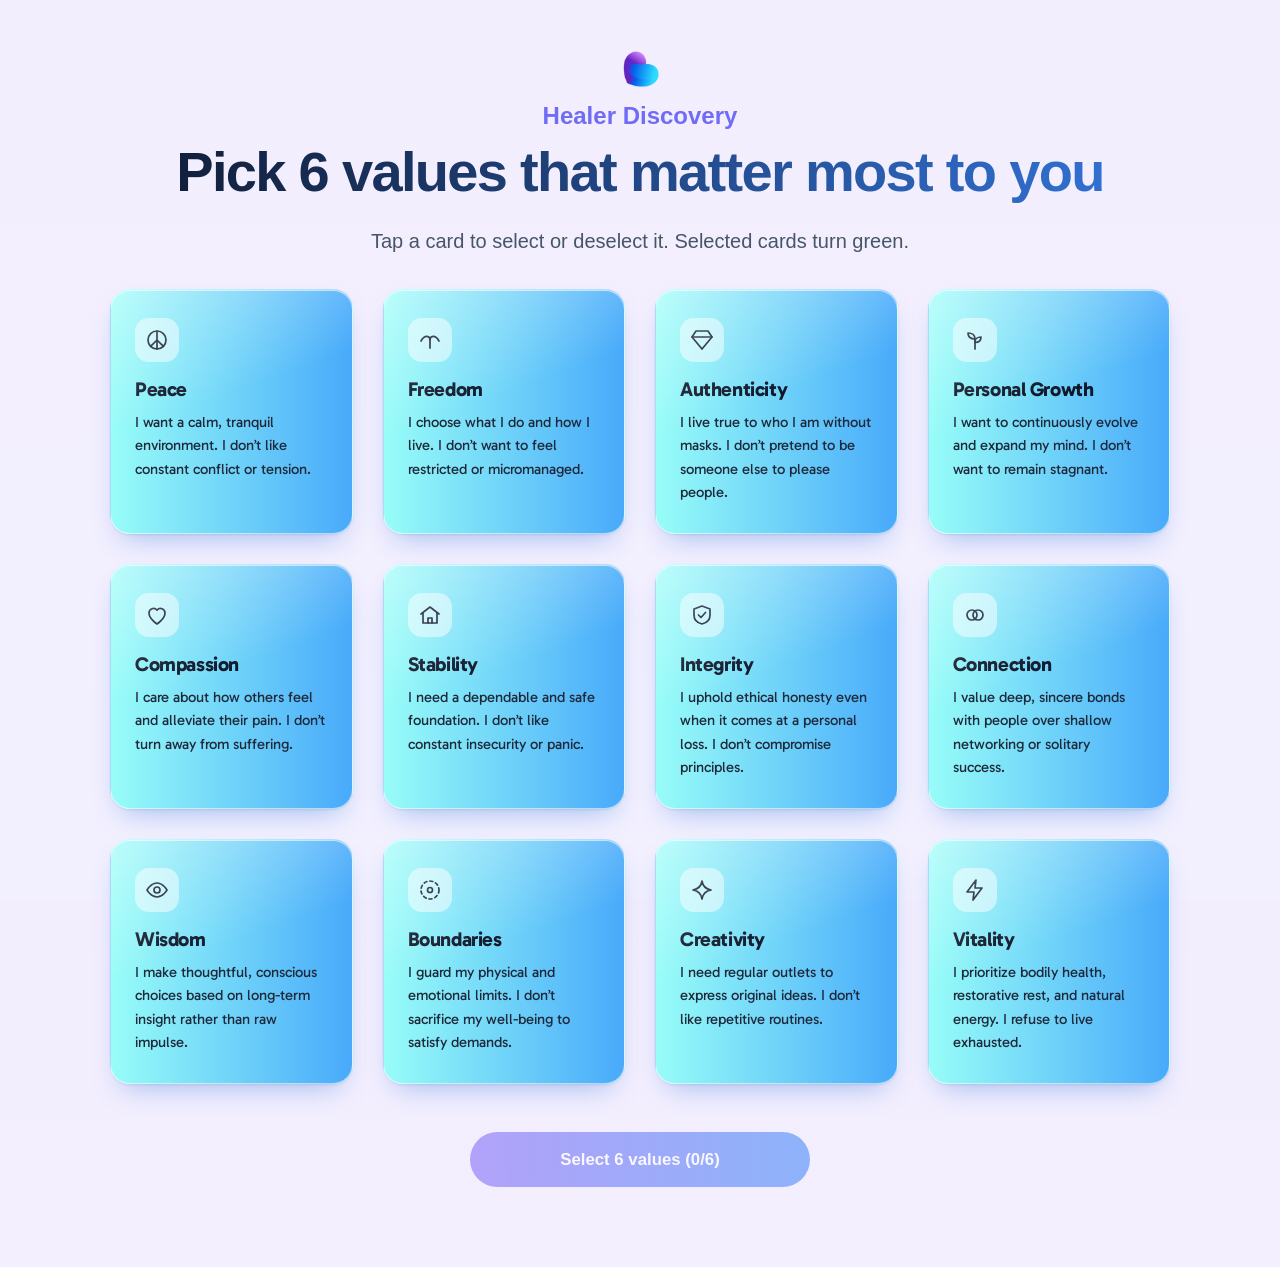
==== pick-cards.html @ 1782e707 "feat: complete core values quiz ui, duel engine, and ranked results layout" ====
<!DOCTYPE html>
<html lang="en">

<head>
  <meta charset="UTF-8">
  <meta name="viewport" content="width=device-width, initial-scale=1, viewport-fit=cover">
  <title>Healer – Pick Your Core Values</title>
  <link rel="icon" href="images/healer-logo.webp">
  <link rel="preconnect" href="https://fonts.googleapis.com">
  <link href="https://fonts.googleapis.com/css2?family=Gabarito:wght@400..900&display=swap" rel="stylesheet">
  <link rel="stylesheet" href="style.css">
</head>

<body>
  <noscript>
    <p style="text-align:center;padding:2rem">Please turn on JavaScript to use this quiz.</p>
  </noscript>

  <div class="app-layout">

    <!-- ================= STAGE 1: PICK CARDS ================= -->
    <main id="selection-stage" class="stage active">
      <header class="stage-header">
        <img src="images/healer-logo.webp" alt="Healer logo" class="brand-logo small-logo">
        <div class="brand-title">Healer Discovery</div>
        <h1 class="hero-heading" id="selectionHeading">Pick 6 values that matter most to you</h1>
        <p class="hero-desc">Tap a card to select or deselect it. Selected cards turn green.</p>
      </header>

      <section class="cards-deck" id="cardsDeck">

        <article class="healer-card" data-id="peace" role="button" tabindex="0" aria-pressed="false">
          <span class="card-icon" aria-hidden="true"><svg viewBox="0 0 24 24">
              <circle cx="12" cy="12" r="9" />
              <path d="M12 3v18M12 12l-6.4 6.4M12 12l6.4 6.4" />
            </svg></span>
          <h3 class="card-title">Peace</h3>
          <p class="card-text">I want a calm, tranquil environment. I don’t like constant conflict or tension.</p>
        </article>

        <article class="healer-card" data-id="freedom" role="button" tabindex="0" aria-pressed="false">
          <span class="card-icon" aria-hidden="true"><svg viewBox="0 0 24 24">
              <path d="M3 13c4-7 9-5 9-1 0-4 5-6 9 1" />
              <path d="M12 12v8" />
            </svg></span>
          <h3 class="card-title">Freedom</h3>
          <p class="card-text">I choose what I do and how I live. I don’t want to feel restricted or micromanaged.</p>
        </article>

        <article class="healer-card" data-id="authenticity" role="button" tabindex="0" aria-pressed="false">
          <span class="card-icon" aria-hidden="true"><svg viewBox="0 0 24 24">
              <path d="M6 3h12l4 6-10 12L2 9z" />
              <path d="M2 9h20" />
            </svg></span>
          <h3 class="card-title">Authenticity</h3>
          <p class="card-text">I live true to who I am without masks. I don’t pretend to be someone else to please
            people.</p>
        </article>

        <article class="healer-card" data-id="growth" role="button" tabindex="0" aria-pressed="false">
          <span class="card-icon" aria-hidden="true"><svg viewBox="0 0 24 24">
              <path d="M12 21V11" />
              <path d="M12 11C12 7 9 5 5 5c0 4 3 6 7 6" />
              <path d="M12 14c0-3 2.5-5 6-5 0 3.5-2.5 5.5-6 5.5" />
            </svg></span>
          <h3 class="card-title">Personal Growth</h3>
          <p class="card-text">I want to continuously evolve and expand my mind. I don’t want to remain stagnant.</p>
        </article>

        <article class="healer-card" data-id="compassion" role="button" tabindex="0" aria-pressed="false">
          <span class="card-icon" aria-hidden="true"><svg viewBox="0 0 24 24">
              <path d="M12 21s-8-5.2-8-11a4.5 4.5 0 0 1 8-2.8A4.5 4.5 0 0 1 20 10c0 5.8-8 11-8 11z" />
            </svg></span>
          <h3 class="card-title">Compassion</h3>
          <p class="card-text">I care about how others feel and alleviate their pain. I don’t turn away from suffering.
          </p>
        </article>

        <article class="healer-card" data-id="stability" role="button" tabindex="0" aria-pressed="false">
          <span class="card-icon" aria-hidden="true"><svg viewBox="0 0 24 24">
              <path d="M3 11l9-7 9 7" />
              <path d="M5 10v10h14V10" />
              <path d="M10 20v-5h4v5" />
            </svg></span>
          <h3 class="card-title">Stability</h3>
          <p class="card-text">I need a dependable and safe foundation. I don’t like constant insecurity or panic.</p>
        </article>

        <article class="healer-card" data-id="integrity" role="button" tabindex="0" aria-pressed="false">
          <span class="card-icon" aria-hidden="true"><svg viewBox="0 0 24 24">
              <path d="M12 3l8 3v6c0 5-3.5 8-8 9-4.5-1-8-4-8-9V6z" />
              <path d="M8.5 12l2.5 2.5 4.5-5" />
            </svg></span>
          <h3 class="card-title">Integrity</h3>
          <p class="card-text">I uphold ethical honesty even when it comes at a personal loss. I don’t compromise
            principles.</p>
        </article>

        <article class="healer-card" data-id="connection" role="button" tabindex="0" aria-pressed="false">
          <span class="card-icon" aria-hidden="true"><svg viewBox="0 0 24 24">
              <circle cx="9" cy="12" r="5" />
              <circle cx="15" cy="12" r="5" />
            </svg></span>
          <h3 class="card-title">Connection</h3>
          <p class="card-text">I value deep, sincere bonds with people over shallow networking or solitary success.</p>
        </article>

        <article class="healer-card" data-id="wisdom" role="button" tabindex="0" aria-pressed="false">
          <span class="card-icon" aria-hidden="true"><svg viewBox="0 0 24 24">
              <path d="M2 12s4-7 10-7 10 7 10 7-4 7-10 7S2 12 2 12z" />
              <circle cx="12" cy="12" r="3" />
            </svg></span>
          <h3 class="card-title">Wisdom</h3>
          <p class="card-text">I make thoughtful, conscious choices based on long-term insight rather than raw impulse.
          </p>
        </article>

        <article class="healer-card" data-id="boundaries" role="button" tabindex="0" aria-pressed="false">
          <span class="card-icon" aria-hidden="true"><svg viewBox="0 0 24 24">
              <circle cx="12" cy="12" r="9" stroke-dasharray="3 3" />
              <circle cx="12" cy="12" r="2.5" />
            </svg></span>
          <h3 class="card-title">Boundaries</h3>
          <p class="card-text">I guard my physical and emotional limits. I don’t sacrifice my well-being to satisfy
            demands.</p>
        </article>

        <article class="healer-card" data-id="creativity" role="button" tabindex="0" aria-pressed="false">
          <span class="card-icon" aria-hidden="true"><svg viewBox="0 0 24 24">
              <path d="M12 3c.8 5 4 8.2 9 9-5 .8-8.2 4-9 9-.8-5-4-8.2-9-9 5-.8 8.2-4 9-9z" />
            </svg></span>
          <h3 class="card-title">Creativity</h3>
          <p class="card-text">I need regular outlets to express original ideas. I don’t like repetitive routines.</p>
        </article>

        <article class="healer-card" data-id="vitality" role="button" tabindex="0" aria-pressed="false">
          <span class="card-icon" aria-hidden="true"><svg viewBox="0 0 24 24">
              <path d="M13 2L4 14h7l-1 8 9-12h-7z" />
            </svg></span>
          <h3 class="card-title">Vitality</h3>
          <p class="card-text">I prioritize bodily health, restorative rest, and natural energy. I refuse to live
            exhausted.</p>
        </article>

      </section>

      <div class="bottom-action-wrapper">
        <button id="startDuelBtn" class="bottom-cta-btn" type="button" aria-live="polite" disabled>Select 6 values
          (0/6)</button>
      </div>
    </main>

    <!-- ================= STAGE 2: HEAD-TO-HEAD DUEL ================= -->
    <section id="duel-stage" class="stage">
      <header class="stage-header">
        <img src="images/healer-logo.webp" alt="Healer logo" class="brand-logo small-logo">
        <div class="kicker-line-wrap"><span class="kicker-text">Forced choice duel</span></div>
        <h1 class="hero-heading duel-heading">Which value is more important for you?</h1>
        <div class="duel-progress-track">
          <div id="duelProgress" class="duel-progress-fill"></div>
        </div>
        <p class="duel-count" id="duelCount" aria-live="polite"></p>
      </header>

      <div class="duel-arena">
        <div class="duel-card-box" id="leftDuelCard"></div>
        <div class="duel-divider"></div>
        <div class="duel-card-box" id="rightDuelCard"></div>
      </div>

      <div class="btn-wrap">
        <button type="button" id="restartDuelBtn" class="restart-link-btn">&times; Restart duel</button>
      </div>
    </section>

    <!-- ================= STAGE 3: RESULTS ================= -->
    <section id="result-stage" class="stage">
      <header class="stage-header">
        <img src="images/healer-logo.webp" alt="Healer logo" class="brand-logo small-logo">
        <div class="brand-title">Healer Profile</div>
        <h1 class="hero-heading" id="resultsHeading">Your Core Values Hierarchy</h1>
        <p class="hero-desc">Ranked strictly by your head-to-head decisions.</p>
      </header>

      <section class="cards-deck results-deck" id="rankedCardsGrid"></section>

      <div class="btn-wrap">
        <button type="button" id="retakeBtn" class="btn-pill">Retake assessment</button>
      </div>
    </section>

  </div>
  <script src="script.js"></script>
</body>

</html>
---- style.css ----
:root {
  --primary-gradient: linear-gradient(90deg, #101A31, #3375DB);
  --accent-gradient: linear-gradient(90deg, #7C63F6, #3b82f6);
  --hover-blue: #1d4ed8;
  --text-body: #475569;
  --text-muted: #64748b;
  --page-bg: linear-gradient(180deg, #F3EEFE 0%, #F2F0FF 100%);
  --surface-border: #e2e8f0;
  --input-bg: #F9F9FF;
  --ink: #0f172a;
  --card-grad: linear-gradient(90deg, #98fdf8, #48aafa);
  --card-sel: linear-gradient(90deg, #c0fd98, #48fa86);
  --res-grad: linear-gradient(135deg, #ffffff, #efe9ff);
  --res-border: #ddd3fb;
  --res-shadow: rgba(124, 99, 246, .14);
  --res-ink: #0f172a;
  --res-ink-2: #475569;
}

* {
  box-sizing: border-box;
  margin: 0;
  padding: 0;
  font-family: -apple-system, BlinkMacSystemFont, "Segoe UI", Roboto, "Helvetica Neue", Arial, sans-serif
}

html {
  height: 100%;
  scroll-padding-top: env(safe-area-inset-top, 0px)
}

:root {
  padding-top: env(safe-area-inset-top, 0px);
  padding-bottom: env(safe-area-inset-bottom, 0px)
}

body {
  background: var(--page-bg);
  color: var(--text-body);
  min-height: 100%;
  padding: clamp(1.5rem, 5vw, 3rem) clamp(1rem, 4vw, 1.5rem) 5rem
}

:focus-visible {
  outline: 3px solid #7C63F6;
  outline-offset: 3px
}

/* ---------- Stages ---------- */
.stage {
  display: none;
  margin: 0 auto;
  text-align: center;
  width: 100%
}

.stage.active {
  display: block
}

#selection-stage,
#duel-stage,
#result-stage {
  max-width: 1060px
}

/* ---------- Intro page ---------- */
.center-layout {
  display: flex;
  align-items: center;
  justify-content: center;
  min-height: 100vh;
  min-height: 100svh
}

.intro-container {
  width: 100%;
  max-width: 960px;
  text-align: center;
  margin: 0 auto
}

.intro-form {
  margin-top: .5rem
}

/* ---------- Logo & headings ---------- */
.brand-logo {
  display: block;
  width: 55px;
  max-width: 100%;
  height: auto;
  margin: 0 auto .75rem;
  object-fit: contain
}

.brand-logo.small-logo {
  width: 38px
}

.brand-title {
  font-size: 24px;
  font-weight: 700;
  color: #706CF6;
  margin-bottom: .5rem
}

.kicker-line-wrap {
  display: flex;
  align-items: center;
  justify-content: center;
  gap: 1rem;
  margin-bottom: clamp(1.5rem, 4vw, 2.5rem)
}

.kicker-line-wrap::before,
.kicker-line-wrap::after {
  content: "";
  height: 1px;
  width: clamp(24px, 8vw, 50px);
  background: gray
}

.kicker-text {
  font-size: 13px;
  font-weight: 500;
  letter-spacing: .15em;
  text-transform: uppercase;
  color: var(--text-muted)
}

.hero-heading {
  font-size: clamp(1.8rem, 6vw, 3.5rem);
  font-weight: 750;
  background: var(--primary-gradient);
  -webkit-background-clip: text;
  background-clip: text;
  -webkit-text-fill-color: transparent;
  letter-spacing: -.03em;
  margin-bottom: 1.25rem;
  line-height: 1.2;
  overflow-wrap: break-word
}

.duel-heading {
  font-size: clamp(1.5rem, 4.5vw, 2rem)
}

.hero-desc {
  font-size: clamp(1rem, 2.5vw, 1.25rem);
  line-height: 1.6;
  max-width: 620px;
  margin: 0 auto
}

.stage-header {
  margin-bottom: 1.5rem
}

/* ---------- Form & buttons ---------- */
.input-label-kicker {
  display: block;
  font-size: 14px;
  font-weight: 550;
  text-transform: uppercase;
  color: #8B5CF6;
  margin: 1.5rem 0 .65rem
}

.name-input {
  width: 100%;
  max-width: 380px;
  padding: .95rem 1.4rem;
  font-size: 1rem;
  border: 2px solid var(--surface-border);
  border-radius: 18px;
  text-align: center;
  background: var(--input-bg);
  color: var(--ink);
  outline: none;
  margin: 0 auto 1.75rem;
  display: block;
  transition: border-color .2s, box-shadow .2s
}

.name-input:focus {
  border-color: #00a6ff;
  box-shadow: 0 0 0 3px rgba(37, 99, 235, .15)
}

.btn-wrap {
  text-align: center
}

.btn-pill,
a.btn-pill {
  display: inline-flex;
  align-items: center;
  justify-content: center;
  padding: .95rem 2rem;
  min-width: 200px;
  height: 55px;
  background: var(--accent-gradient);
  color: #fff;
  border: 1px solid gray;
  border-radius: 9999px;
  font-size: 1.1rem;
  font-weight: 600;
  cursor: pointer;
  text-decoration: none;
  box-shadow: 0 4px 14px rgba(37, 99, 235, .3);
  transition: transform .2s, box-shadow .2s
}

.btn-pill:hover {
  transform: translateY(-3px);
  box-shadow: 0 6px 18px rgba(37, 99, 235, .35)
}

/* ---------- Cards grid ---------- */
.cards-deck {
  display: grid;
  grid-template-columns: repeat(4, 1fr);
  gap: clamp(14px, 2.5vw, 30px);
  margin-top: 2rem;
  text-align: left
}

@media (max-width:1024px) {
  .cards-deck {
    grid-template-columns: repeat(3, 1fr)
  }
}

@media (max-width:720px) {
  .cards-deck {
    grid-template-columns: repeat(2, 1fr)
  }
}

@media (max-width:460px) {
  .cards-deck {
    grid-template-columns: 1fr
  }
}

.healer-card {
  position: relative;
  font-family: "Gabarito", sans-serif;
  background: var(--card-grad);
  border: 0;
  border-radius: 16px;
  padding: 1.5rem 1.3rem;
  min-height: 180px;
  display: flex;
  flex-direction: column;
  justify-content: flex-start;
  gap: .65rem;
  cursor: pointer;
  text-align: left;
  box-shadow: rgba(0, 0, 0, .4) 0 2px 4px, rgba(0, 0, 0, .3) 0 7px 13px -3px, rgba(0, 0, 0, .2) 0 -3px 0 inset;
  transition: transform .3s, box-shadow .2s;
  user-select: none;
  -webkit-tap-highlight-color: transparent
}

.healer-card:hover {
  transform: translateY(-4px)
}

.healer-card.selected {
  transform: translateY(-2px);
  background: var(--card-sel);
  box-shadow: none
}

.healer-card.locked {
  opacity: .55;
  cursor: not-allowed
}

.card-title {
  font-family: "Gabarito", sans-serif;
  font-size: 1.15rem;
  font-weight: 750;
  color: #0f172a;
  letter-spacing: -.01em
}

.card-text {
  font-family: "Gabarito", sans-serif;
  font-size: .92rem;
  line-height: 1.5;
  color: #334155
}

.bottom-action-wrapper {
  margin-top: 3rem;
  text-align: center
}

.bottom-cta-btn {
  display: inline-block;
  width: 100%;
  max-width: 340px;
  padding: 1.1rem 2rem;
  border-radius: 999px;
  border: 0;
  background: var(--accent-gradient);
  color: #fff;
  font-size: 1.05rem;
  font-weight: 700;
  cursor: not-allowed;
  opacity: .55;
  transition: all .25s
}

.bottom-cta-btn.ready {
  opacity: 1;
  cursor: pointer;
  box-shadow: 0 6px 20px rgba(37, 99, 235, .35)
}

.bottom-cta-btn.ready:hover {
  transform: translateY(-2px)
}

/* ---------- Premium pick cards ---------- */
#cardsDeck .healer-card {
  border-radius: 20px;
  padding: 1.75rem 1.5rem;
  min-height: 200px;
  gap: .6rem;
  border: 1px solid rgba(255, 255, 255, .55);
  box-shadow: 0 1px 2px rgba(15, 23, 42, .08), 0 14px 28px -12px rgba(51, 117, 219, .45), inset 0 1px 0 rgba(255, 255, 255, .6);
  transition: transform .35s ease, box-shadow .35s ease, background .35s ease
}

#cardsDeck .healer-card::before {
  content: "";
  position: absolute;
  inset: 0;
  border-radius: inherit;
  background: linear-gradient(160deg, rgba(255, 255, 255, .35), rgba(255, 255, 255, 0) 45%);
  pointer-events: none
}

#cardsDeck .healer-card:hover {
  transform: translateY(-5px);
  box-shadow: 0 2px 4px rgba(15, 23, 42, .08), 0 22px 38px -14px rgba(51, 117, 219, .55), inset 0 1px 0 rgba(255, 255, 255, .6)
}

#cardsDeck .healer-card.selected {
  transform: translateY(-4px);
  background: var(--card-sel);
  box-shadow: 0 2px 4px rgba(15, 23, 42, .08), 0 24px 40px -14px rgba(34, 197, 94, .6), inset 0 1px 0 rgba(255, 255, 255, .6)
}

#cardsDeck .healer-card::after {
  content: "";
  position: absolute;
  top: 14px;
  right: 14px;
  width: 26px;
  height: 26px;
  border-radius: 50%;
  background: #fff url("data:image/svg+xml,%3Csvg xmlns='http://www.w3.org/2000/svg' viewBox='0 0 24 24' fill='none' stroke='%2316a34a' stroke-width='3.2' stroke-linecap='round' stroke-linejoin='round'%3E%3Cpath d='M5 12.5l4.5 4.5L19 7'/%3E%3C/svg%3E") center/14px no-repeat;
  box-shadow: 0 2px 8px rgba(15, 23, 42, .2);
  transform: scale(0);
  opacity: 0;
  transition: transform .3s cubic-bezier(.3, 1.5, .5, 1), opacity .2s
}

#cardsDeck .healer-card.selected::after {
  transform: scale(1);
  opacity: 1
}

#cardsDeck .healer-card.locked:hover {
  transform: none;
  box-shadow: 0 1px 2px rgba(15, 23, 42, .08), 0 14px 28px -12px rgba(51, 117, 219, .45), inset 0 1px 0 rgba(255, 255, 255, .6)
}

#cardsDeck .card-title {
  font-size: 1.25rem;
  font-weight: 700;
  letter-spacing: -.02em
}

#cardsDeck .card-text {
  font-size: .92rem;
  line-height: 1.6;
  color: #1e293b
}

/* ---------- Card icons ---------- */
.card-icon {
  width: 44px;
  height: 44px;
  border-radius: 14px;
  display: grid;
  place-items: center;
  background: rgba(255, 255, 255, .5);
  color: #0f172a;
  margin-bottom: .35rem
}

.card-icon svg {
  width: 24px;
  height: 24px;
  fill: none;
  stroke: currentColor;
  stroke-width: 1.7;
  stroke-linecap: round;
  stroke-linejoin: round
}

/* ---------- Duel page ---------- */
.duel-arena {
  display: flex;
  align-items: stretch;
  justify-content: center;
  gap: 2.5rem;
  max-width: 820px;
  margin: 2.5rem auto;
  text-align: left
}

.duel-card-box {
  flex: 1;
  width: 100%;
  max-width: 360px;
  display: flex
}

.duel-card-box .healer-card {
  width: 100%;
  background: var(--card-sel);
  border-radius: 20px;
  padding: 1.75rem 1.5rem;
  border: 1px solid rgba(255, 255, 255, .55);
  box-shadow: 0 1px 2px rgba(15, 23, 42, .08), 0 14px 28px -12px rgba(34, 197, 94, .45), inset 0 1px 0 rgba(255, 255, 255, .6);
  min-height: 200px
}

.duel-card-box .healer-card:hover {
  transform: translateY(-4px);
  box-shadow: 0 2px 4px rgba(15, 23, 42, .08), 0 22px 38px -14px rgba(34, 197, 94, .55), inset 0 1px 0 rgba(255, 255, 255, .6)
}

.duel-arena.nohover .healer-card:hover {
  transform: none;
  box-shadow: 0 1px 2px rgba(15, 23, 42, .08), 0 14px 28px -12px rgba(34, 197, 94, .45), inset 0 1px 0 rgba(255, 255, 255, .6)
}

.duel-divider {
  width: 1px;
  background: #cbd5e1;
  align-self: stretch
}

@media (max-width:680px) {
  .duel-arena {
    flex-direction: column;
    align-items: center;
    gap: 1.25rem
  }

  .duel-divider {
    display: none
  }

  .duel-card-box {
    max-width: 100%
  }

  .duel-card-box .healer-card {
    min-height: 0
  }
}

.duel-progress-track {
  width: 100%;
  max-width: 480px;
  height: 6px;
  background: #e2e8f0;
  border-radius: 999px;
  margin: 1.5rem auto 0;
  overflow: hidden
}

.duel-progress-fill {
  height: 100%;
  width: 0;
  background: var(--accent-gradient);
  transition: width .3s
}

.duel-count {
  margin-top: .6rem;
  font-size: .9rem;
  color: var(--text-muted)
}

.restart-link-btn {
  background: none;
  border: 1px solid #cbd5e1;
  padding: .5rem 1.25rem;
  border-radius: 999px;
  color: var(--text-muted);
  cursor: pointer;
  font-size: .88rem;
  font-weight: 600
}

.restart-link-btn:hover {
  color: var(--ink);
  border-color: #94a3b8
}

/* ---------- Results page ---------- */
.cards-deck.results-deck {
  grid-template-columns: repeat(3, 1fr);
  margin-bottom: 3rem
}

@media (max-width:720px) {
  .cards-deck.results-deck {
    grid-template-columns: repeat(2, 1fr)
  }
}

@media (max-width:460px) {
  .cards-deck.results-deck {
    grid-template-columns: 1fr
  }
}

.result-meta {
  display: flex;
  justify-content: space-between;
  align-items: center;
  gap: .5rem;
  margin-bottom: .25rem
}

.rank-badge,
.wins-badge {
  font-family: "Gabarito", sans-serif;
  font-size: .8rem;
  font-weight: 800;
  color: #0f172a;
  background: rgba(255, 255, 255, .6);
  padding: .3rem .75rem;
  border-radius: 999px
}

.wins-badge {
  font-weight: 600
}

.result-card {
  cursor: default;
  user-select: text;
  background: var(--res-grad);
  border: 1px solid var(--res-border);
  border-radius: 20px;
  padding: 1.75rem 1.6rem;
  min-height: 210px;
  box-shadow: 0 1px 2px rgba(31, 26, 77, .06), 0 14px 30px -14px var(--res-shadow), inset 0 1px 0 rgba(255, 255, 255, .8);
  transition: transform .35s ease, box-shadow .35s ease, border-color .35s ease
}

.result-card:hover {
  transform: translateY(-4px);
  border-color: rgba(124, 99, 246, .45);
  box-shadow: 0 2px 4px rgba(31, 26, 77, .06), 0 22px 40px -14px rgba(124, 99, 246, .38), inset 0 1px 0 rgba(255, 255, 255, .8)
}

.result-card.selected {
  background: linear-gradient(135deg, #7C63F6, #3b82f6);
  border-color: rgba(255, 255, 255, .35);
  box-shadow: 0 22px 44px -16px rgba(91, 99, 246, .65), inset 0 1px 0 rgba(255, 255, 255, .35)
}

.result-card.selected:hover {
  transform: translateY(-4px);
  border-color: rgba(255, 255, 255, .65)
}

.result-card .result-meta {
  margin-bottom: .9rem
}

.result-card .rank-badge {
  background: transparent;
  border: 1px solid rgba(124, 99, 246, .35);
  color: #6d57e8;
  padding: .2rem .7rem;
  letter-spacing: .06em
}

.result-card .wins-badge {
  background: transparent;
  color: var(--text-muted);
  padding: 0;
  font-weight: 600
}

.result-card .card-title {
  color: var(--res-ink);
  font-size: 1.35rem;
  font-weight: 700;
  letter-spacing: -.02em
}

.result-card .card-text {
  color: var(--res-ink-2);
  line-height: 1.65
}

.result-card .card-icon {
  background: linear-gradient(135deg, #7C63F6, #3b82f6);
  color: #fff;
  box-shadow: 0 6px 14px -6px rgba(91, 99, 246, .6)
}

.result-card.selected .card-title,
.result-card.selected .card-text {
  color: #fff
}

.result-card.selected .rank-badge {
  border-color: rgba(255, 255, 255, .55);
  color: #fff;
  background: transparent
}

.result-card.selected .wins-badge {
  color: rgba(255, 255, 255, .7);
  background: transparent
}

.result-card.selected .card-icon {
  background: rgba(255, 255, 255, .22);
  color: #fff;
  box-shadow: none
}

/* ---------- Keep the pick counter visible on phones ---------- */
@media (max-width:720px) {
  .bottom-action-wrapper {
    position: sticky;
    bottom: 0;
    z-index: 5;
    margin-top: 1.5rem;
    padding: .9rem 0 calc(.9rem + env(safe-area-inset-bottom, 0px));
    background: linear-gradient(180deg, rgba(243, 238, 254, 0), #F3EEFE 40%)
  }
}

@media (prefers-reduced-motion:reduce) {
  * {
    transition: none !important
  }
}
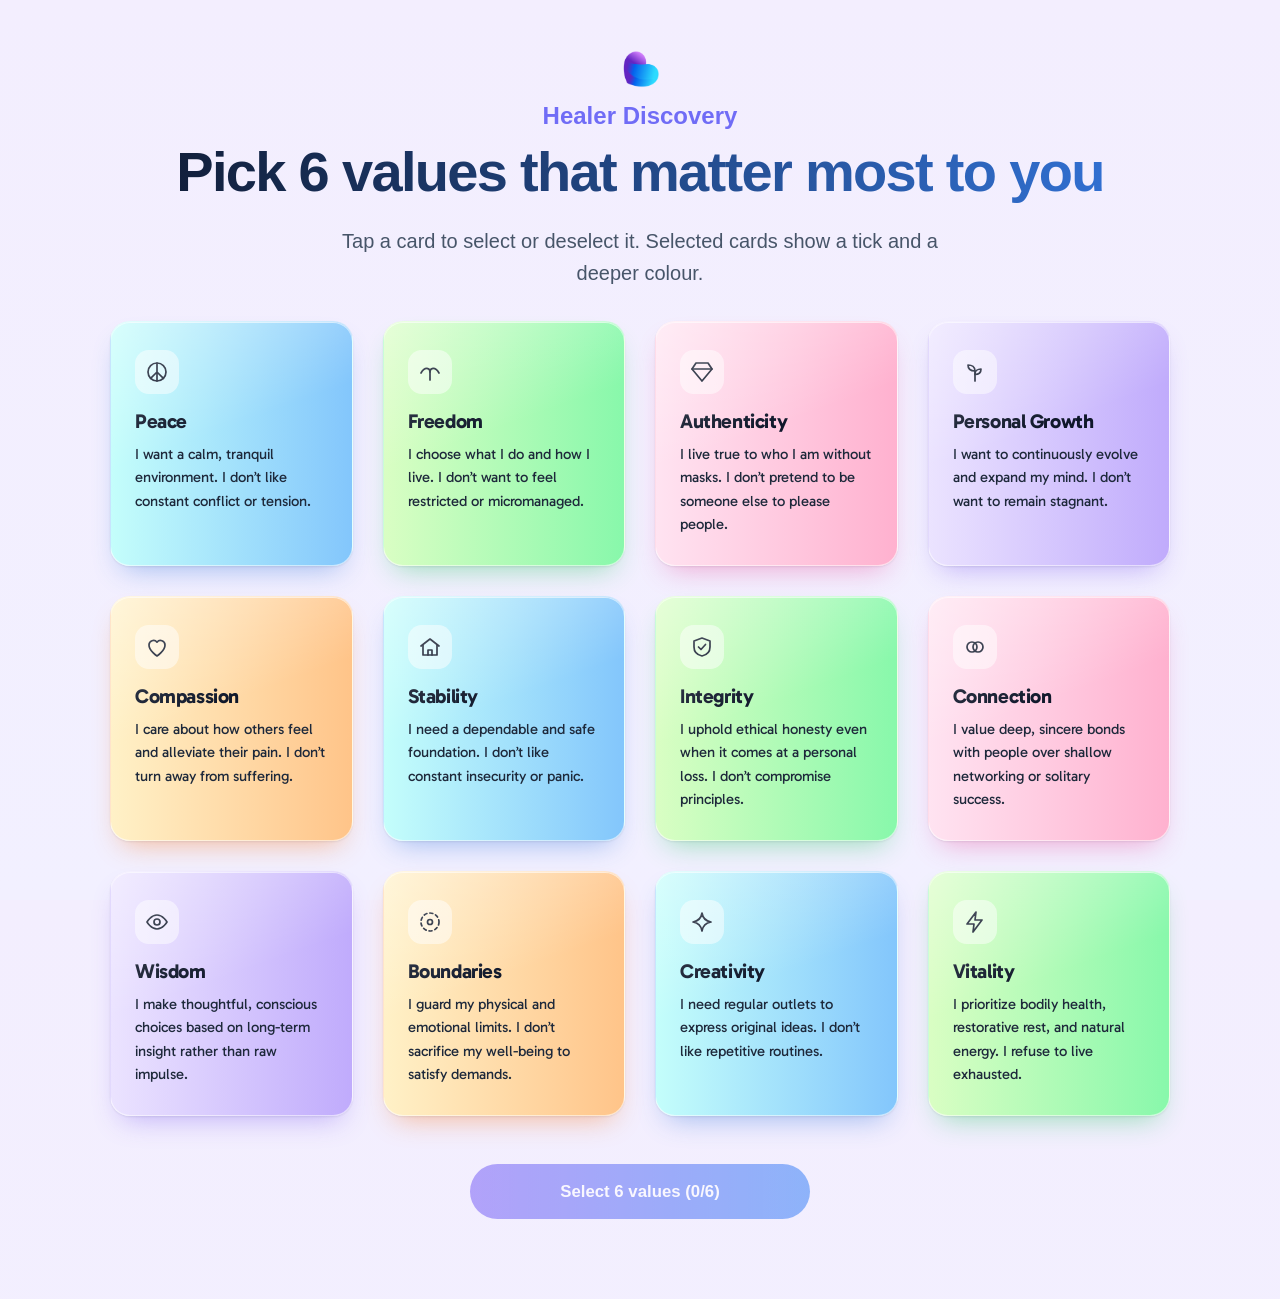
==== commit 72a5952b: "Fixed cards color and responsive webpage" ====
--- a/pick-cards.html
+++ b/pick-cards.html
@@ -24,7 +24,7 @@
         <img src="images/healer-logo.webp" alt="Healer logo" class="brand-logo small-logo">
         <div class="brand-title">Healer Discovery</div>
         <h1 class="hero-heading" id="selectionHeading">Pick 6 values that matter most to you</h1>
-        <p class="hero-desc">Tap a card to select or deselect it. Selected cards turn green.</p>
+        <p class="hero-desc">Tap a card to select or deselect it. Selected cards show a tick and a deeper colour.</p>
       </header>
 
       <section class="cards-deck" id="cardsDeck">
@@ -156,15 +156,18 @@
         <img src="images/healer-logo.webp" alt="Healer logo" class="brand-logo small-logo">
         <div class="kicker-line-wrap"><span class="kicker-text">Forced choice duel</span></div>
         <h1 class="hero-heading duel-heading">Which value is more important for you?</h1>
-        <div class="duel-progress-track">
-          <div id="duelProgress" class="duel-progress-fill"></div>
-        </div>
-        <p class="duel-count" id="duelCount" aria-live="polite"></p>
+        <p class="duel-instruction">Choose one value from the below two values</p>
       </header>
 
       <div class="duel-arena">
         <div class="duel-card-box" id="leftDuelCard"></div>
-        <div class="duel-divider"></div>
+
+        <div class="duel-middle">
+          <div class="duel-progress-track">
+            <div id="duelProgress" class="duel-progress-fill"></div>
+          </div>
+        </div>
+
         <div class="duel-card-box" id="rightDuelCard"></div>
       </div>
 
--- a/style.css
+++ b/style.css
@@ -8,7 +8,7 @@
   --surface-border: #e2e8f0;
   --input-bg: #F9F9FF;
   --ink: #0f172a;
-  --card-grad: linear-gradient(90deg, #98fdf8, #48aafa);
+  --card-grad: linear-gradient(90deg, #9bfcf7, #69b9fa);
   --card-sel: linear-gradient(90deg, #c0fd98, #48fa86);
   --res-grad: linear-gradient(135deg, #ffffff, #efe9ff);
   --res-border: #ddd3fb;
@@ -416,90 +416,92 @@
 }
 
 /* ---------- Duel page ---------- */
+.duel-instruction {
+  font-size: 1rem;
+  color: var(--text-body);
+  margin-top: -.25rem;
+}
+
 .duel-arena {
   display: flex;
   align-items: stretch;
   justify-content: center;
-  gap: 2.5rem;
+  gap: 1.5rem;
   max-width: 820px;
-  margin: 2.5rem auto;
-  text-align: left
+  margin: 2rem auto;
+  text-align: left;
 }
 
 .duel-card-box {
   flex: 1;
   width: 100%;
   max-width: 360px;
-  display: flex
+  display: flex;
 }
 
 .duel-card-box .healer-card {
   width: 100%;
-  background: var(--card-sel);
+  background: var(--card-grad);
   border-radius: 20px;
   padding: 1.75rem 1.5rem;
+  min-height: 200px;
   border: 1px solid rgba(255, 255, 255, .55);
-  box-shadow: 0 1px 2px rgba(15, 23, 42, .08), 0 14px 28px -12px rgba(34, 197, 94, .45), inset 0 1px 0 rgba(255, 255, 255, .6);
-  min-height: 200px
+  box-shadow: 0 1px 2px rgba(15, 23, 42, .08), 0 14px 28px -12px rgba(51, 117, 219, .45), inset 0 1px 0 rgba(255, 255, 255, .6);
+  transition: transform .3s, box-shadow .3s, background .2s;
 }
 
 .duel-card-box .healer-card:hover {
   transform: translateY(-4px);
-  box-shadow: 0 2px 4px rgba(15, 23, 42, .08), 0 22px 38px -14px rgba(34, 197, 94, .55), inset 0 1px 0 rgba(255, 255, 255, .6)
 }
 
 .duel-arena.nohover .healer-card:hover {
   transform: none;
-  box-shadow: 0 1px 2px rgba(15, 23, 42, .08), 0 14px 28px -12px rgba(34, 197, 94, .45), inset 0 1px 0 rgba(255, 255, 255, .6)
-}
-
-.duel-divider {
-  width: 1px;
-  background: #cbd5e1;
-  align-self: stretch
-}
-
-@media (max-width:680px) {
-  .duel-arena {
-    flex-direction: column;
-    align-items: center;
-    gap: 1.25rem
-  }
-
-  .duel-divider {
-    display: none
-  }
-
-  .duel-card-box {
-    max-width: 100%
-  }
-
-  .duel-card-box .healer-card {
-    min-height: 0
-  }
+}
+
+.duel-card-box .healer-card:active,
+.duel-card-box .healer-card.selected {
+  background: var(--card-sel);
+  transform: translateY(-2px) scale(.98);
+}
+
+/* progress between the cards */
+.duel-middle {
+  display: flex;
+  flex-direction: column;
+  align-items: center;
+  justify-content: center;
+  gap: .6rem;
+  width: 90px;
+  flex: none;
 }
 
 .duel-progress-track {
-  width: 100%;
-  max-width: 480px;
-  height: 6px;
+  width: 6px;
+  flex: 1;
+  min-height: 120px;
   background: #e2e8f0;
   border-radius: 999px;
-  margin: 1.5rem auto 0;
-  overflow: hidden
+  overflow: hidden;
 }
 
 .duel-progress-fill {
-  height: 100%;
-  width: 0;
+  width: 100%;
+  height: var(--p, 0%);
   background: var(--accent-gradient);
-  transition: width .3s
+  border-radius: 999px;
+  transition: height .3s;
 }
 
 .duel-count {
-  margin-top: .6rem;
-  font-size: .9rem;
-  color: var(--text-muted)
+  margin: 0;
+  font-size: .85rem;
+  text-align: center;
+  color: var(--text-muted);
+}
+
+.btn-wrap {
+  text-align: center;
+  margin-top: 1rem;
 }
 
 .restart-link-btn {
@@ -510,18 +512,69 @@
   color: var(--text-muted);
   cursor: pointer;
   font-size: .88rem;
-  font-weight: 600
+  font-weight: 600;
+  font-family: inherit;
 }
 
 .restart-link-btn:hover {
   color: var(--ink);
-  border-color: #94a3b8
-}
-
-/* ---------- Results page ---------- */
-.cards-deck.results-deck {
-  grid-template-columns: repeat(3, 1fr);
-  margin-bottom: 3rem
+  border-color: #94a3b8;
+}
+
+/* ---------- Phones: still side by side, progress bar in the middle ---------- */
+@media (max-width:680px) {
+  .duel-arena {
+    flex-direction: row;
+    align-items: stretch;
+    gap: .5rem;
+    margin: 1.5rem auto;
+  }
+
+  .duel-card-box {
+    flex: 1;
+    min-width: 0;
+    max-width: none;
+  }
+
+  .duel-card-box .healer-card {
+    min-height: 260px;
+    /* tall cards fill the empty space */
+    padding: 1rem .8rem;
+    border-radius: 16px;
+    gap: .5rem;
+  }
+
+  .duel-card-box .card-icon {
+    width: 38px;
+    height: 38px;
+  }
+
+  .duel-card-box .card-title {
+    font-size: 1rem;
+  }
+
+  .duel-card-box .card-text {
+    font-size: .8rem;
+    line-height: 1.5;
+  }
+
+  /* vertical progress bar between the two cards */
+  .duel-middle {
+    width: 10px;
+    flex: none;
+  }
+
+  .duel-progress-track {
+    width: 6px;
+    height: auto;
+    flex: 1;
+    min-height: 120px;
+  }
+
+  .duel-progress-fill {
+    width: 100%;
+    height: var(--p, 0%);
+  }
 }
 
 @media (max-width:720px) {
@@ -663,4 +716,89 @@
   * {
     transition: none !important
   }
+}
+
+[data-color="0"] {
+  --c1: #c4fefb;
+  --c2: #83c6fc;
+  --s1: #89eddf;
+  --s2: #54a0eb;
+  --glow: 51, 117, 219;
+  --tint: #e9f6ff;
+}
+
+[data-color="1"] {
+  --c1: #d9fec3;
+  --c2: #88f8ab;
+  --s1: #b2f489;
+  --s2: #56de8d;
+  --glow: 34, 197, 94;
+  --tint: #eafbee;
+}
+
+[data-color="2"] {
+  --c1: #ffe3f1;
+  --c2: #ffb1cf;
+  --s1: #ffb6d8;
+  --s2: #ff77ab;
+  --glow: 236, 72, 153;
+  --tint: #ffeef6;
+}
+
+[data-color="3"] {
+  --c1: #ebe3ff;
+  --c2: #c0abfc;
+  --s1: #d3c0ff;
+  --s2: #9b7ff5;
+  --glow: 124, 92, 240;
+  --tint: #f3eeff;
+}
+
+[data-color="4"] {
+  --c1: #fff1c7;
+  --c2: #ffc489;
+  --s1: #ffde7a;
+  --s2: #ffa64e;
+  --glow: 249, 115, 22;
+  --tint: #fff4e6;
+}
+
+/* normal state */
+.healer-card[data-color],
+#cardsDeck .healer-card[data-color],
+.duel-card-box .healer-card[data-color] {
+  background: linear-gradient(90deg, var(--c1), var(--c2));
+  box-shadow: 0 1px 2px rgba(15, 23, 42, .08),
+    0 14px 28px -12px rgba(var(--glow), .45),
+    inset 0 1px 0 rgba(255, 255, 255, .6);
+}
+
+/* hover */
+#cardsDeck .healer-card[data-color]:hover:not(.locked),
+.duel-card-box .healer-card[data-color]:hover {
+  box-shadow: 0 2px 4px rgba(15, 23, 42, .08),
+    0 22px 38px -14px rgba(var(--glow), .55),
+    inset 0 1px 0 rgba(255, 255, 255, .6);
+}
+
+/* selected / pressed: deeper version of the card's own colour */
+#cardsDeck .healer-card[data-color].selected,
+.duel-card-box .healer-card[data-color]:active,
+.duel-card-box .healer-card[data-color].selected {
+  background: linear-gradient(90deg, var(--s1), var(--s2));
+  box-shadow: 0 2px 4px rgba(15, 23, 42, .08),
+    0 24px 40px -14px rgba(var(--glow), .65),
+    inset 0 1px 0 rgba(255, 255, 255, .6);
+}
+
+/* result cards: soft tint of their colour (the #1 card keeps its purple highlight) */
+.result-card[data-color]:not(.selected) {
+  background: linear-gradient(135deg, #fff, var(--tint));
+  border-color: rgba(var(--glow), .3);
+}
+
+.result-card[data-color]:not(.selected) .card-icon {
+  background: linear-gradient(135deg, var(--c1), var(--c2));
+  color: #0f172a;
+  box-shadow: 0 6px 14px -6px rgba(var(--glow), .6);
 }
